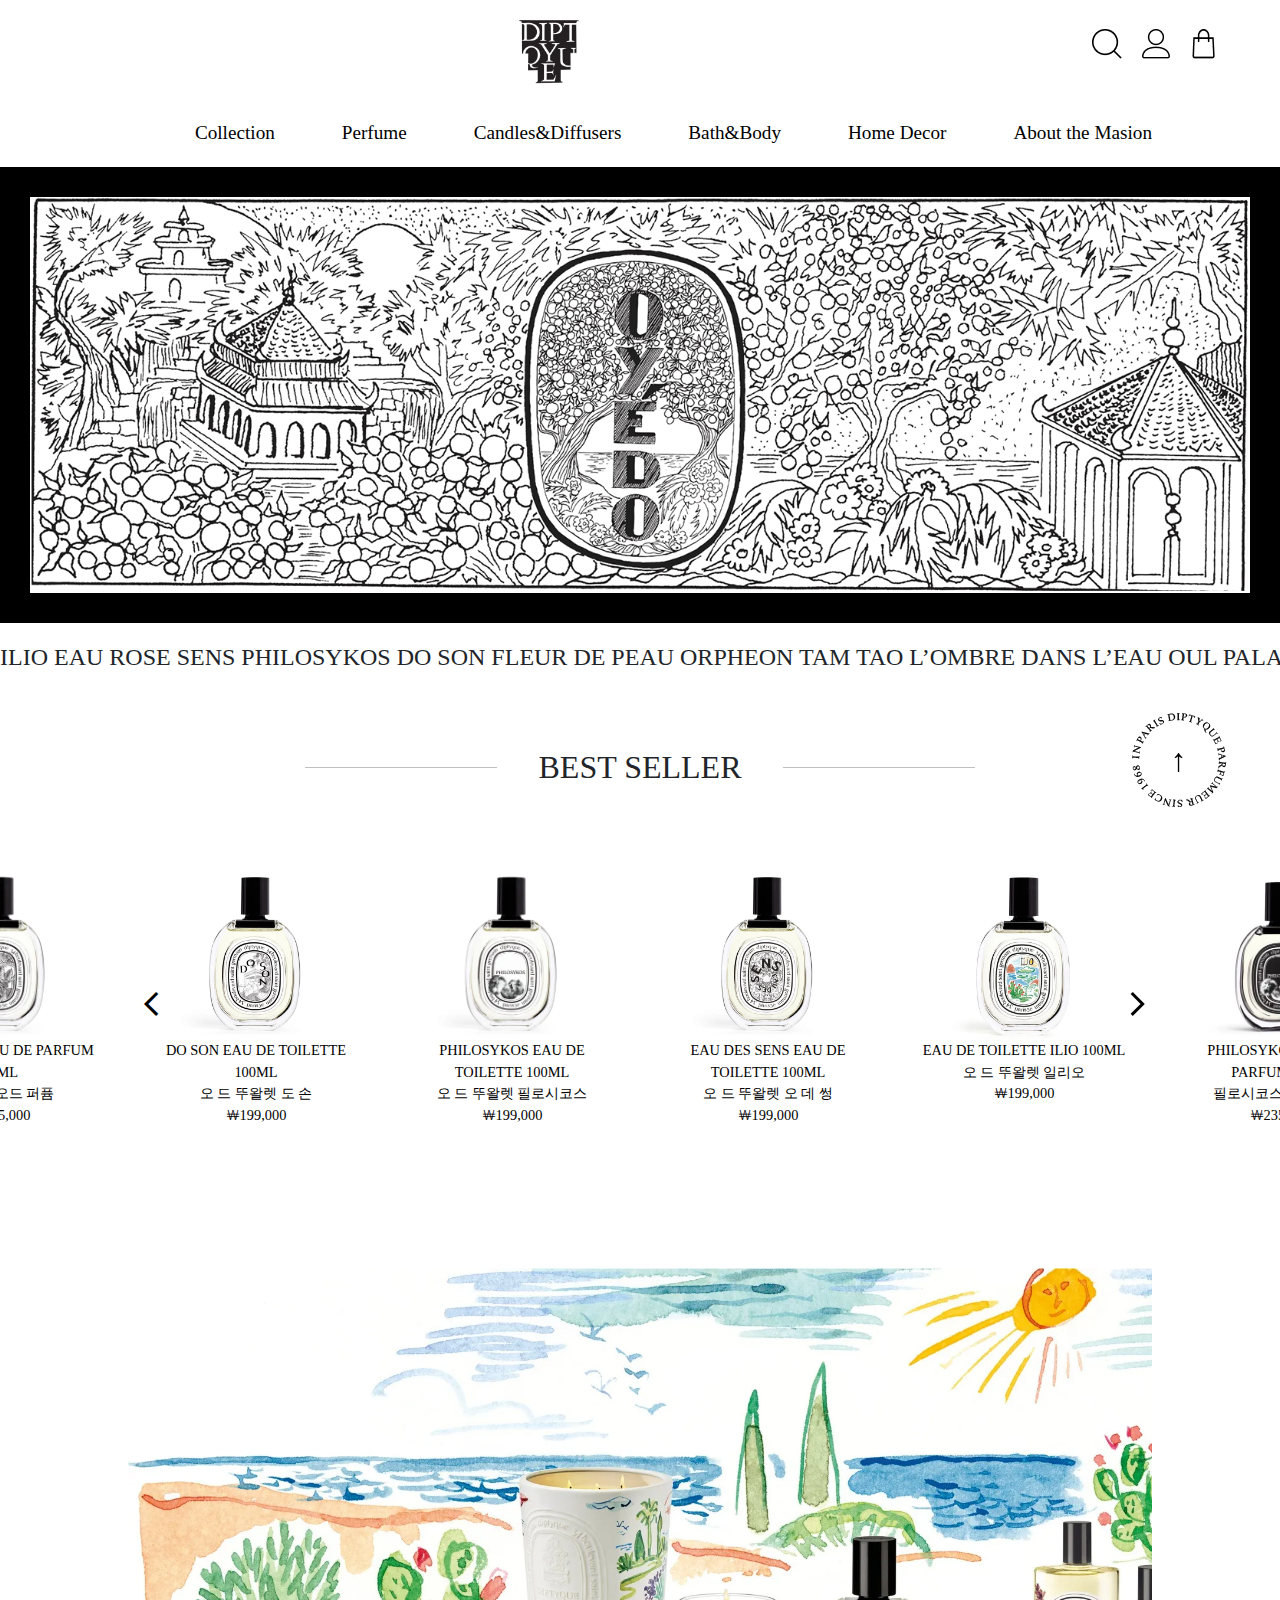
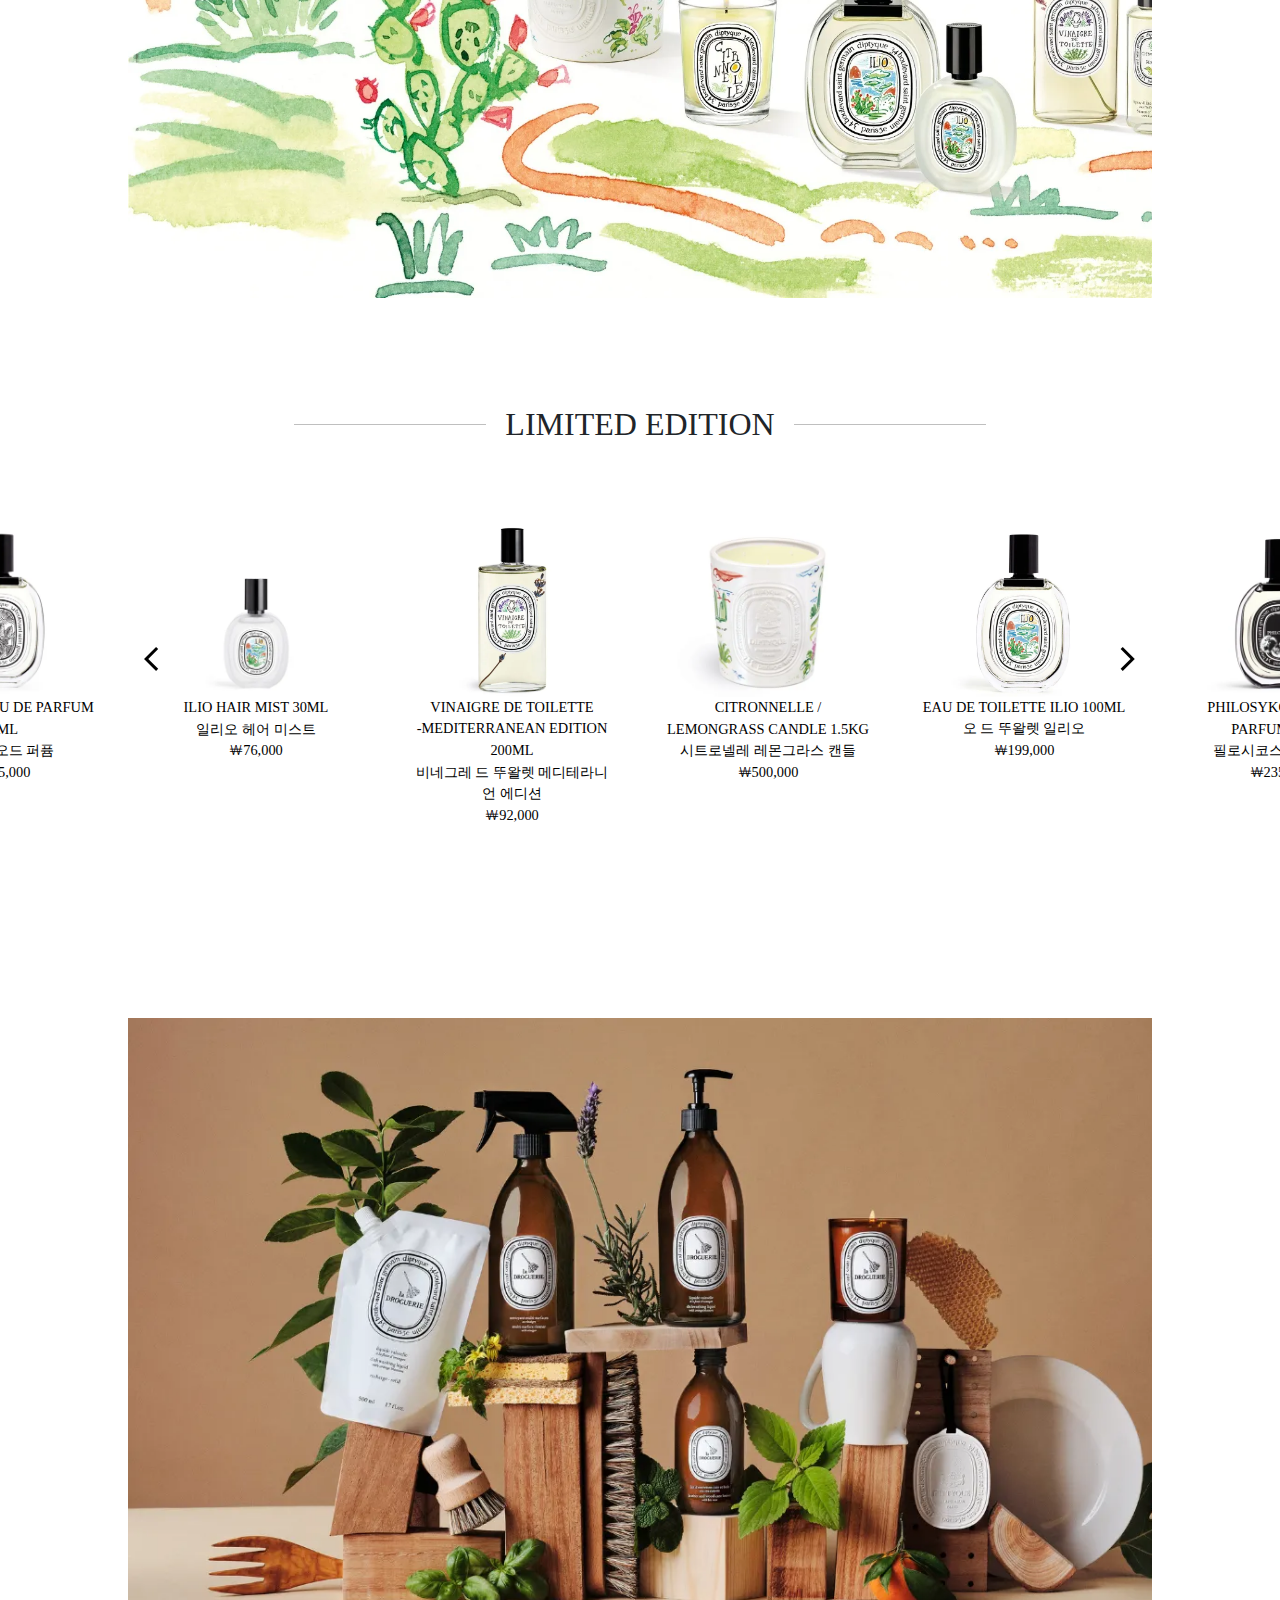
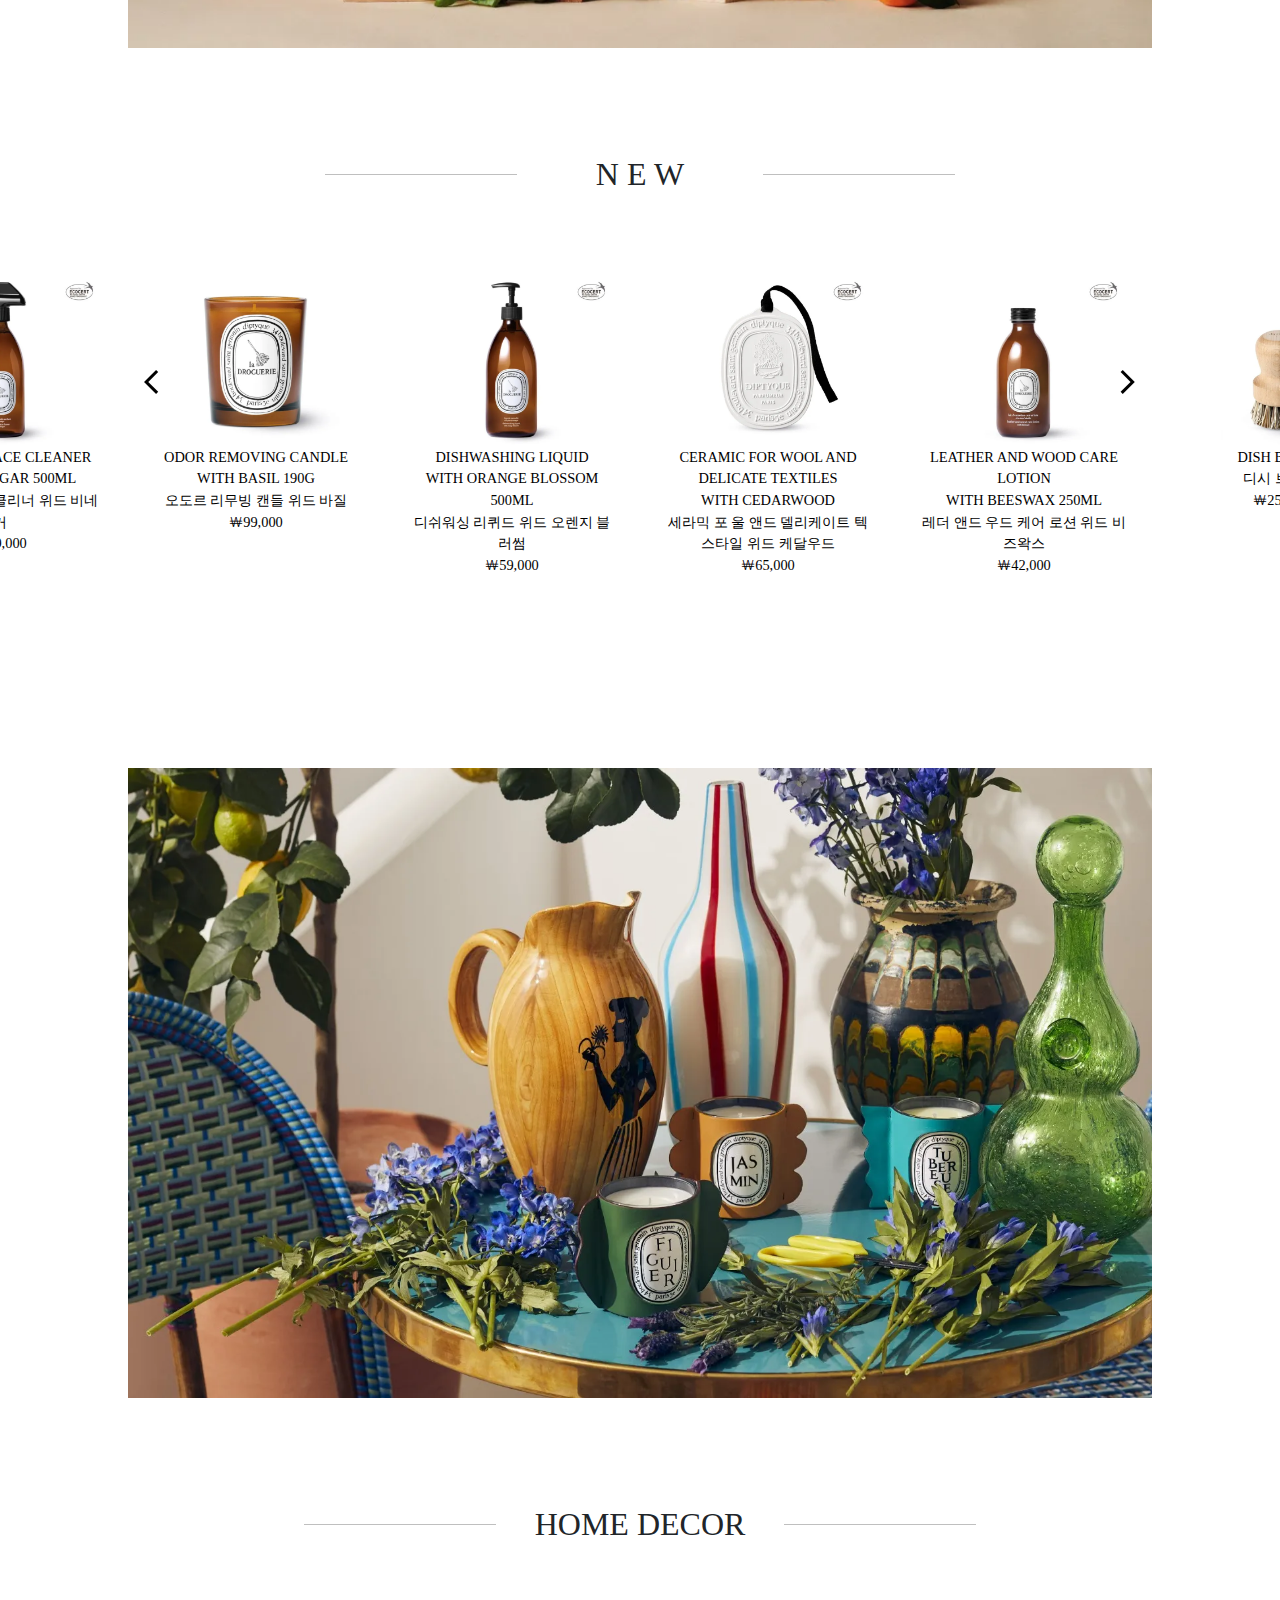
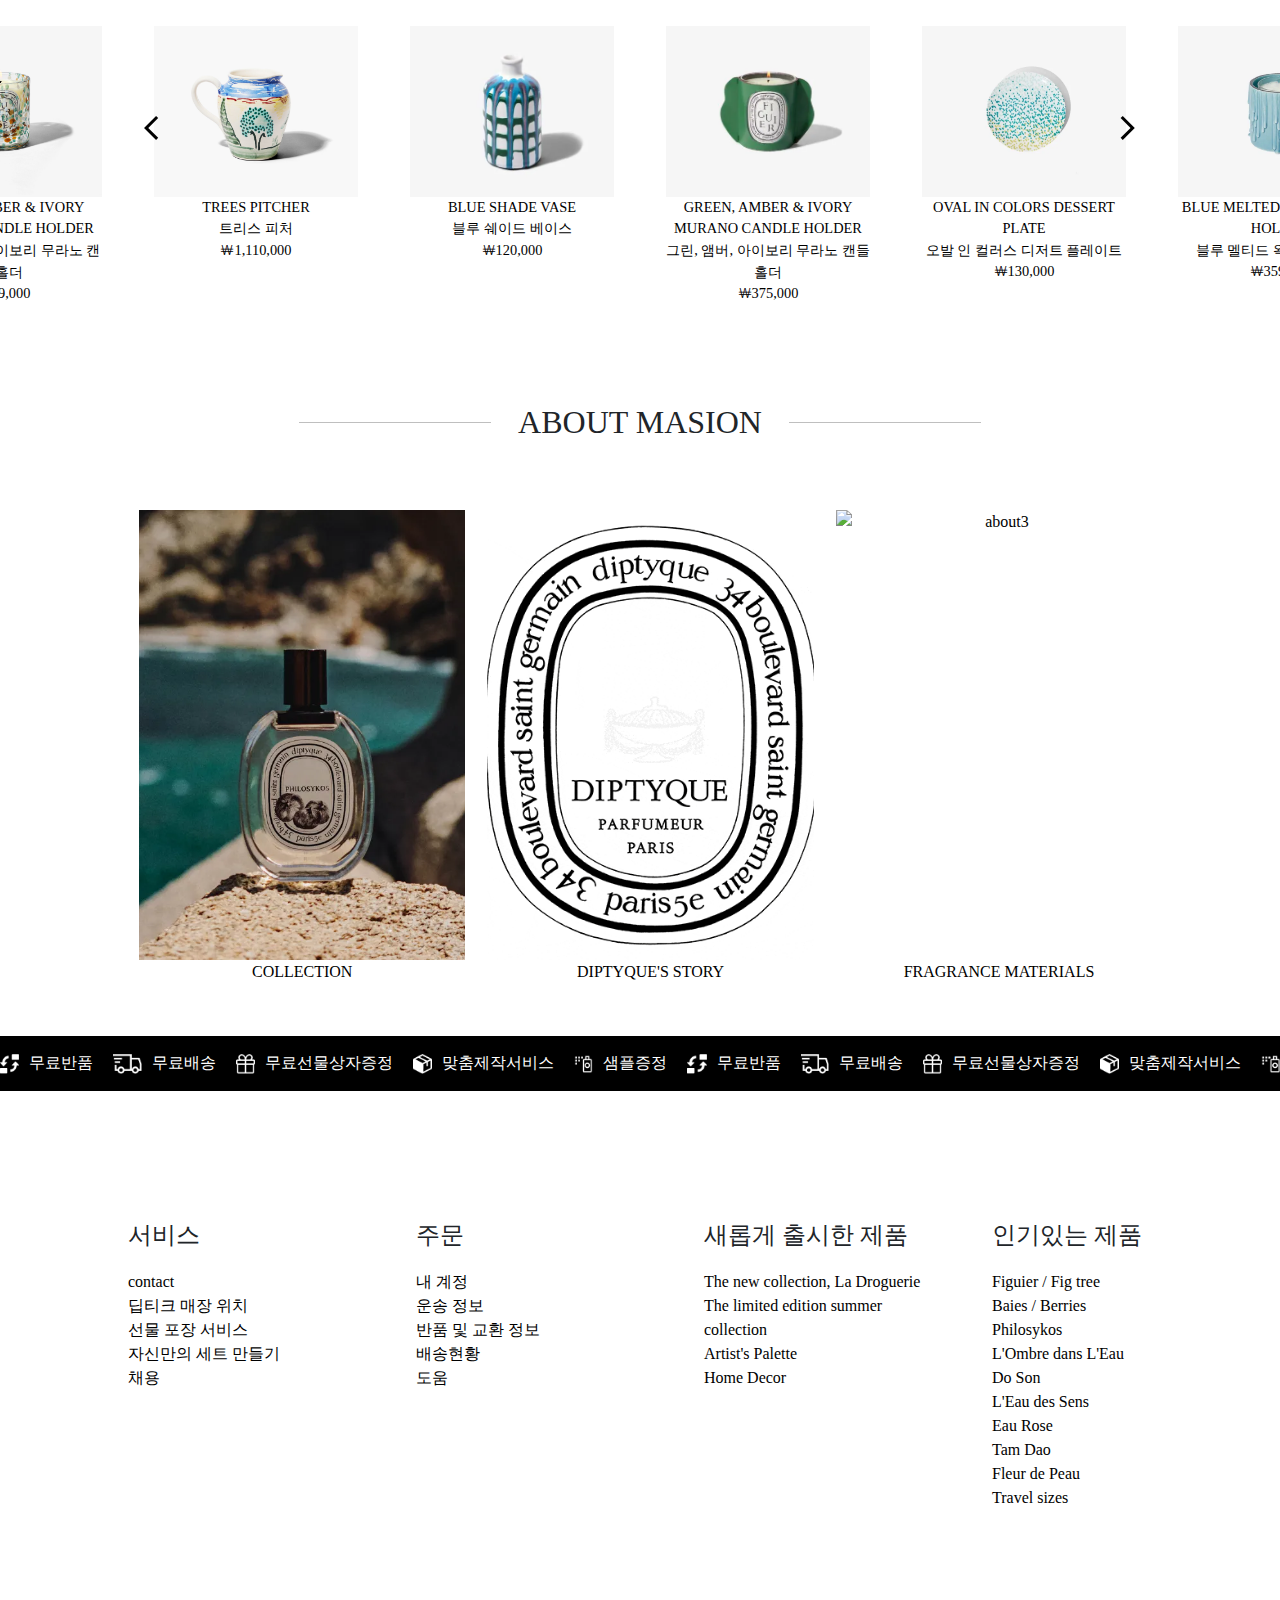
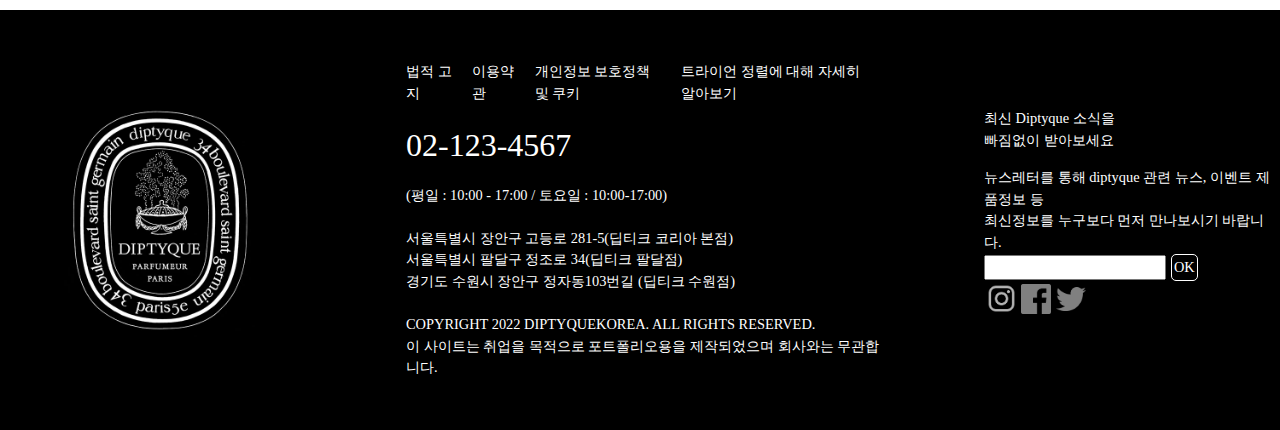
==== index.html @ 3d257e4d "Add files via upload" ====
<!DOCTYPE html>
<html lang="ko">
	<head>
		<meta charset="utf-8">
		<meta name="viewport" content="width=device-width, initial-scale=1">
	<title>diptyque</title>	
	<script src="https://code.jquery.com/jquery-3.6.0.min.js"></script>
	<link href="https://fonts.googleapis.com/css2?family=Material+Symbols+Outlined" rel="stylesheet" />
	<link rel="stylesheet" href="https://fonts.googleapis.com/css2?family=Material+Symbols+Sharp:opsz,wght,FILL,GRAD@48,400,0,0" />
	<link href="https://cdn.jsdelivr.net/npm/bootstrap@5.1.3/dist/css/bootstrap.min.css" rel="stylesheet">
	<link href="http://db.onlinewebfonts.com/c/d6f7b417e8c5a8b724893d00232cf6bf?family=Haarlemmer" rel="stylesheet" type="text/css"/>
	<link rel="stylesheet" href="css/diptyque.css">
	<script src="js/diptyque.js"></script>
</head>
<body>
	<div id="layout">
	<header>
		<div id="mobile_menu">
			<a href="#"><span class="material-symbols-sharp">
			menu
			</span></a>
			<img src="images/diptyque_logo.png" alt="diptyque_logo">
			<nav>
				<ul>
					<li><a href="#"><img src="images/icon_search.png" alt="search"></a></li>
					<li><a href="#"><img src="images/icon_user.png" alt="user"></a></li>
					<li><a href="#"><img src="images/icon_bag.png" alt="bag"></a></li>
				</ul>
			</nav>
		</div>
		<nav id="menu">
			<a href="#"><span class="material-symbols-sharp">
				close
				</span></a>
			<div >				
				<a href="#" class="menuA">Collection</a>
					<nav class="menuNav">
						<a href="#">플레르 드 뽀</a>
						<a href="#">오 데 썽</a>
						<a href="#">도 손</a>
						<a href="#">오 로즈</a>
						<a href="#">탐 다오</a>
						<a href="#">필로시코스</a>
						<a href="#">롬브르 단 로</a>
					</nav>
			</div>
			<div >
				<a href="#" class="menuA">Perfume</a>
				<nav class="menuNav">
					<a href="#">베스트 셀러</a>
					<a href="#">오드뚜왈렛</a>
					<a href="#">오드퍼퓸</a>
					<a href="#">완벽한향수</a>
					<a href="#">헤어미스트</a>
					<a href="#">고체향수</a>
					<a href="#">여행용스프레이</a>
				</nav>
			</div>
			<div >
				<a href="#" class="menuA">Candles&#38;Diffusers</a>
				<nav class="menuNav">
					<a href="#">클래식향초</a>
					<a href="#">사이즈별향초</a>
					<a href="#">세컨드라이프액세서리</a>
					<a href="#">자동차디퓨저</a>
					<a href="#">가정용디퓨저</a>
					<a href="#">룸스프레이</a>
					<a href="#">베스트셀러</a>
					<a href="#">선물아이디어</a>
				</nav>
			</div >
			<div >
				<a href="#" class="menuA">Bath&#38;Body</a>
				<nav class="menuNav">
					<a href="#">베스트 셀러</a>
					<a href="#">바디케어</a>
					<a href="#">핸드케어</a>
					<a href="#">선물아이디어</a>					
				</nav>
			</div>
			<div >
				<a href="#" class="menuA">Home Decor</a>
				<nav class="menuNav">
					<a href="#">장인의 걸작</a>
					<a href="#">벽장식</a>
					<a href="#">향초용 액세서리</a>
					<a href="#">캔들홀더</a>
					<a href="#">장식품</a>
					<a href="#">식기류</a>
					<a href="#">섬유</a>
					<a href="#">문구류/장난감</a>
				</nav>
			</div>
			<div >
				<a href="#" class="menuA">About the Masion</a>
				<nav class="menuNav">
					<a href="#">딥티크이야기</a>
					<a href="#">향수 원료 소개</a>
					<a href="#">서비스</a>
				</nav>
				
			</div>
			
			<nav id="mobile_3icons">
				<ul>
					<li><a href="#"><img src="images/search.png" alt="search"></a></li>
					<li><a href="#"><img src="images/user.png" alt="user"></a></li>
					<li><a href="#"><img src="images/shoppingbag.png" alt="bag"></a></li>
				</ul>
			</nav>		
		</nav>		
		
		
		
		<div class="blackbg"><img src="images/mainvisual.gif" alt="mainvisual"></div>
		<div class="flow-container">
			<div class="flow-text">
				<p id="flowText">ILIO     EAU ROSE     SENS     PHILOSYKOS     DO SON     FLEUR DE PEAU     ORPHEON     TAM TAO     L’OMBRE DANS L’EAU     OUL PALAO    EAU MOHELI  ILIO     EAU ROSE     SENS     PHILOSYKOS     DO SON     FLEUR DE PEAU     ORPHEON     TAM TAO     L’OMBRE DANS L’EAU     OUL PALAO    EAU MOHELI </p>
				<p id="flowText">ILIO     EAU ROSE     SENS     PHILOSYKOS     DO SON     FLEUR DE PEAU     ORPHEON     TAM TAO     L’OMBRE DANS L’EAU     OUL PALAO    EAU MOHELI  ILIO     EAU ROSE     SENS     PHILOSYKOS     DO SON     FLEUR DE PEAU     ORPHEON     TAM TAO     L’OMBRE DANS L’EAU     OUL PALAO    EAU MOHELI </p>
			</div>
		</div>
	</header>

	<main>
		<section id="bestseller" style="width:80vw; margin:auto">
			<div class="subtitle">
			<hr><h2>BEST SELLER</h2><hr>
			</div>
			<div id="best_btn">
				<button type="button" class="leftBtn"><span class="material-symbols-outlined">chevron_left</span></button>
				<button type="button" class="rightBtn"><span class="material-symbols-outlined">chevron_right</span></button>
			</div >
			<div class="Product" id="best_pro">
				<figure><a href="#"><img src="images/로즈.png"alt="perfume0"><figcaption>EAU ROSE EAU DE PARFUM 75ML<br>오 로즈 오드 퍼퓸<br>￦235,000</figcaption></a></figure>
				<figure><a href="#"><img src="images/도손.png"alt="perfume1"><figcaption>DO SON EAU DE TOILETTE 100ML<br>오 드 뚜왈렛 도 손<br>￦199,000</figcaption></a></figure>
				<figure><a href="#"><img src="images/무화과.png"alt="perfume2"><figcaption>PHILOSYKOS EAU DE TOILETTE 100ML<br>오 드 뚜왈렛 필로시코스<br>￦199,000</figcaption></a></figure>
				<figure><a href="#"><img src="images/오데썽.png"alt="perfume3"><figcaption>EAU DES SENS EAU DE TOILETTE 100ML<br>오 드 뚜왈렛 오 데 썽<br>￦199,000</figcaption></a></figure>
				<figure><a href="#"><img src="images/일리오.jpg"alt="perfume4"><figcaption>EAU DE TOILETTE ILIO 100ML<br>오 드 뚜왈렛 일리오<br>￦199,000</figcaption></a></figure>
				<figure><a href="#"><img src="images/필로시코스.png"alt="perfume5"><figcaption>PHILOSYKOS EAU DE PARFUM 75ML<br>필로시코스 오드 퍼퓸<br>￦235,000</figcaption></a></figure>
			</div>
		</section>
		
		<section id="limitedEdition">
		 <div class="backgroundImage">			 
				 <div class="innerText">
					<!--<img src="images/limited.jpg" alt="limitedEdition">-->
					<div class="sideSlide1">
					 <h3>SUMMER in a bottle</h3>
					 <p>햇살이 가득한 곳에서 영감을 받은 향수입니다. 오드 뚜왈렛 혹은 헤어 미스트로 나온 ILIO는 지중해를 오마주 했습니다. 이 향의 중심에는 놀랍고 신선하고 즙으로 가득찬 바바리 무화과가 있습니다. 그 이후에는 베르가못, 자스민, 아이리스가 감싸줍니다. 예술가 마티유 코세는 이 영감을 받은 한정판을 그림으로 그렸습니다.</p>
					</div>
			 </div>
		 </div>
		 <div class="subtitle"><hr><h2>LIMITED EDITION</h2><hr></div>
		 <div class="Btn" id="limitedBtn">
				<button type="button" class="leftBtn"><span class="material-symbols-outlined">chevron_left</span></button>
				<button type="button" class="rightBtn"><span class="material-symbols-outlined">chevron_right</span></button>
			</div > 
			<div class="Product" id="limited_pro">
				<figure><a href="#"><img src="images/로즈.png"alt="perfume0"><figcaption>EAU ROSE EAU DE PARFUM 75ML<br>오 로즈 오드 퍼퓸<br>￦235,000</figcaption></a></figure>
				<figure><a href="#"><img src="images/일리오헤어미스트.jpg"alt="limited1"><figcaption>ILIO HAIR MIST 30ML<br>일리오 헤어 미스트<br>￦76,000</figcaption></a></figure>
				<figure><a href="#"><img src="images/vinaigre.png"alt="limited2"><figcaption>VINAIGRE DE TOILETTE<br>-MEDITERRANEAN EDITION 200ML<br>비네그레 드 뚜왈렛 메디테라니언 에디션<br>￦92,000</figcaption></a></figure>
				<figure><a href="#"><img src="images/캔들.jpg"alt="limited3"><figcaption>CITRONNELLE / LEMONGRASS CANDLE 1.5KG<br>시트로넬레 레몬그라스 캔들<br>￦500,000</figcaption></a></figure>
				<figure><a href="#"><img src="images/일리오.jpg"alt="limited4"><figcaption>EAU DE TOILETTE ILIO 100ML<br>오 드 뚜왈렛 일리오<br>￦199,000</figcaption></a></figure>
				<figure><a href="#"><img src="images/필로시코스.png"alt="perfume5"><figcaption>PHILOSYKOS EAU DE PARFUM 75ML<br>필로시코스 오드 퍼퓸<br>￦235,000</figcaption></a></figure>
			</div>
		</section>
		
		<section id="new">
		 <div class="backgroundImage">
			 
				 <div class="innerText">
					<!--<img src="images/세제큰사진.png" alt="new">-->
					<div class="sideSlide2">
					 <h3>day to day DIPTYQUE</h3>
					 <p>매일, 딥티크는 일상 생활에 가치, 색깔, 향기를 가져다 줍니다. 오늘, 라 드로게리는 메종의 다른 작품들과 함께하게 됩니다. 좋은 것, 아름다운 것, 유용한 것을 결합한 친환경 생활용품의 새로운 컬렉션입니다. 그리고 기쁨은 매일 새로워집니다.</p>
					 </div>
			 </div>
		 </div>
		 <div class="subtitle"><hr><h2>N E W</h2><hr></div>
		 <div class="Btn" id="newBtn" >
				<button type="button" class="leftBtn"><span class="material-symbols-outlined">chevron_left</span></button>
				<button type="button" class="rightBtn"><span class="material-symbols-outlined">chevron_right</span></button>
			</div > 
			<div class="Product" id="new_pro">
				<figure><a href="#"><img src="images/multi_cleaner.jpg"alt="new0"><figcaption>MULTI-SURFACE CLEANER WITH VINEGAR 500ML<br>멀티 서페이스 클리너 위드 비네거<br>￦59,000</figcaption></a></figure>
				<figure><a href="#"><img src="images/바질캔들.png"alt="new1"><figcaption>ODOR REMOVING CANDLE WITH BASIL 190G<br>오도르 리무빙 캔들 위드 바질<br>￦99,000</figcaption></a></figure>
				<figure><a href="#"><img src="images/세제.png"alt="new2"><figcaption>DISHWASHING LIQUID <br>WITH ORANGE BLOSSOM 500ML<br>디쉬워싱 리퀴드 위드 오렌지 블러썸<br>￦59,000</figcaption></a></figure>
				<figure><a href="#"><img src="images/세라믹울.jpg"alt="new3"><figcaption>CERAMIC FOR WOOL AND DELICATE TEXTILES<br>WITH CEDARWOOD<br>
				세라믹 포 울 앤드 델리케이트 텍스타일 위드 케달우드<br>￦65,000</figcaption></a></figure>
				<figure><a href="#"><img src="images/가죽나무케어.png"alt="new4"><figcaption>LEATHER AND WOOD CARE LOTION<br>WITH BEESWAX 250ML<br>레더 앤드 우드 케어 로션 위드 비즈왁스<br>￦42,000</figcaption></a></figure>
				<figure><a href="#"><img src="images/브러시.jpg"alt="new5"><figcaption>DISH BRUSH<br>디시 브러쉬<br>￦25,000</figcaption></a></figure>
			</div>
		</section>
		
		<section id="homedecor">
		 <div class="backgroundImage">
			 
				 <div class="innerText">
					<!--<img src="images/홈데코.jpg" alt="homedecor">-->
					<div class="sideSlide3">
						<h3>MEDITERRANEAN<br>inspiration</h3>
						<p>딥티크는 재능 있는 장인들을 만나기 위해 이탈리아의 뒷길을 따라 지중해의 Savoir-Faire를 탐험했습니다. Grottaglie시에서는 손으로 직접 그린 여름을 느낄 수 있는 색깔들이 화병을 만났고, 베니스에서는 macchia su macchia라고 알려진 조상 기술을 사용하여 만든 무라노 유리로 만든 화병을 만났습니다.</p>
					</div>
			 </div>
		 </div>
		 <div class="subtitle"><hr><h2>HOME DECOR</h2><hr></div>
		 <div class="Btn" id="homedecorBtn">
				<button type="button" class="leftBtn"><span class="material-symbols-outlined">chevron_left</span></button>
				<button type="button" class="rightBtn"><span class="material-symbols-outlined">chevron_right</span></button>
			</div > 
			<div class="Product" id="homedecor_pro">
				<figure><a href="#"><img src="images/캔들컵.png" alt="home0"><figcaption>GREEN, AMBER &#38; IVORY MURANO CANDLE HOLDER<br>그린, 앰버 &#38; 아이보리 무라노 캔들 홀더<br>￦299,000</figcaption></a></figure>
				<figure><a href="#"><img src="images/트리피처.png" alt="home0"><figcaption>TREES PITCHER<br>트리스 피처<br>￦1,110,000</figcaption></a></figure>
				<figure><a href="#"><img src="images/블루쉐이드베이스.png"alt="home2"><figcaption>BLUE SHADE VASE<br>블루 쉐이드 베이스<br>￦120,000</figcaption></a></figure>
				<figure><a href="#"><img src="images/그린쉐이드레더.png"alt="home3"><figcaption>GREEN, AMBER & IVORY MURANO CANDLE HOLDER<br>그린, 앰버, 아이보리 무라노 캔들 홀더<br>￦375,000</figcaption></a></figure>
				<figure><a href="#"><img src="images/디저트플레이트.png"alt="home4"><figcaption>OVAL IN COLORS DESSERT PLATE<br>오발 인 컬러스 디저트 플레이트<br>￦130,000</figcaption></a></figure>
				<figure><a href="#"><img src="images/블루멜티드.png"alt="home5"><figcaption>BLUE MELTED WAX CANDLE HOLDER<br>블루 멜티드 왁스 캔들 홀더<br>￦359,000</figcaption></a></figure>
			</div>
		</section>
		
		<section id="aboutmasion">
		 	<div class="subtitle"><hr><h2>ABOUT MASION</h2><hr></div>
			<div class="amfigure">
					<div class="amd1">
						<a href="#"><img src="images/딥티크.png" alt="about1"><p>COLLECTION</p></a>
					</div>
					<div class="amd2-1">
						<a href="#"><p>DIPTYQUE'S STORY</p><img src="images/diptyquestory.gif" alt="about2"></a>
					</div>
					<div class="amd2-2">
						<a href="#"><img src="images/diptyquestory.gif" alt="about2"><p>DIPTYQUE'S STORY</p></a>
					</div>
					<div class="amd3">
						<a href="#"><img src="images/fragrance.gif"alt="about3"><p>FRAGRANCE MATERIALS</p></a>
					</div>	
			</div>
		</section>
	</main>
	
	
	<aside>
		<div class="textLine">
			<div class="flow_line">
					<img src="images/icon_change.png" alt="icon1"><p>무료반품</p>
					<img src="images/icon_deliver.png" alt="icon2"><p>무료배송</p>
					<img src="images/icon_gift.png" alt="icon3"><p>무료선물상자증정</p>
					<img src="images/icon_pack.png" alt="icon4"><p>맞춤제작서비스</p>
					<img src="images/icon_test.png" alt="icon5"><p>샘플증정</p>
					<img src="images/icon_change.png" alt="icon1"><p>무료반품</p>
					<img src="images/icon_deliver.png" alt="icon2"><p>무료배송</p>
					<img src="images/icon_gift.png" alt="icon3"><p>무료선물상자증정</p>
					<img src="images/icon_pack.png" alt="icon4"><p>맞춤제작서비스</p>
					<img src="images/icon_test.png" alt="icon5"><p>샘플증정</p>
					<img src="images/icon_change.png" alt="icon1"><p>무료반품</p>
					<img src="images/icon_deliver.png" alt="icon2"><p>무료배송</p>
					<img src="images/icon_gift.png" alt="icon3"><p>무료선물상자증정</p>
					<img src="images/icon_pack.png" alt="icon4"><p>맞춤제작서비스</p>
					<img src="images/icon_test.png" alt="icon5"><p>샘플증정</p>
				</div>
		</div>

		<div class="add">
			<div class="addcontent">
				<h4>서비스</h4>
				<a href="#">contact</a>
				<a href="#">딥티크 매장 위치</a>
				<a href="#">선물 포장 서비스</a>
				<a href="#">자신만의 세트 만들기</a>
				<a href="#">채용</a>
			</div>
			<div class="addcontent">
				<h4>주문</h4>
				<a href="#">내 계정</a>
				<a href="#">운송 정보</a>
				<a href="#">반품 및 교환 정보</a>
				<a href="#">배송현황</a>
				<a href="#">도움</a>
			</div>
			<div class="addcontent">
				<h4>새롭게 출시한 제품</h4>
				<a href="#">The new collection, La Droguerie</a>
				<a href="#">The limited edition summer collection</a>
				<a href="#">Artist's Palette</a>
				<a href="#">Home Decor</a>				
			</div>
			<div class="addcontent">
				<h4>인기있는 제품</h4>
				<a href="#">Figuier / Fig tree</a>
				<a href="#">Baies / Berries</a>
				<a href="#">Philosykos</a>
				<a href="#">L'Ombre dans L'Eau</a>
				<a href="#">Do Son</a>
				<a href="#">L'Eau des Sens</a>
				<a href="#">Eau Rose</a>
				<a href="#">Tam Dao</a>
				<a href="#">Fleur de Peau</a>
				<a href="#">Travel sizes</a>
			</div>
		</div>
	</aside>
	
	
	<footer>
		<div id="footerlayout">
			<img src="images/diptyque_black.jpg" alt="diptyque_black">
			<div class="information">
				<div class="information1">
					
					<ul>
						<li>법적 고지</li>
						<li>이용약관</li>
						<li>개인정보 보호정책 및 쿠키</li>
						<li>트라이언 정렬에 대해 자세히 알아보기</li>
					</ul>
					<p>02-123-4567</p>
					(평일 :  10:00 - 17:00 / 토요일 : 10:00-17:00)<br><br>
					
					
					서울특별시 장안구 고등로 281-5(딥티크 코리아 본점)<br>
					서울특별시 팔달구 정조로 34(딥티크 팔달점)<br>
					경기도 수원시 장안구 정자동103번길 (딥티크 수원점)<br><br>
					
					COPYRIGHT 2022 DIPTYQUEKOREA. ALL RIGHTS RESERVED.<br>
					<span>이 사이트는 취업을 목적으로 포트폴리오용을 제작되었으며 회사와는 무관합니다.</span>
					
				</div>
			</div>
			<div id="newsletter">
					<p>최신 Diptyque 소식을<br>빠짐없이 받아보세요</p>
					뉴스레터를 통해 diptyque 관련 뉴스, 이벤트 제품정보 등 <br>
					최신정보를 누구보다 먼저 만나보시기 바랍니다.
					<div><input type="text"><button type="button">OK</button></div>
					<ol>
						<li><a href="#"><img src="images/insta.png" alt="insta"></a></li>
						<li><a href="#"><img src="images/페이스북.png" alt="facebook"></a></li>
						<li><a href="#"><img src="images/트위터1.png" alt="twitter"></a></li>						
					</ol>
				</div>
			
		</div>		
	</footer>
	<div id="topIcon">
		<a href="#layout">
		<img src="images/topicon.png">
		<span>&#8593;</span></a>
	</div>
	
	


</div>	
</body>
</html>
---- css/diptyque.css ----
@charset "utf-8"

@import url("http://db.onlinewebfonts.com/c/d6f7b417e8c5a8b724893d00232cf6bf?family=Haarlemmer");

@font-face {font-family: "Haarlemmer"; 
src: url("http://db.onlinewebfonts.com/t/d6f7b417e8c5a8b724893d00232cf6bf.eot"); 
src: url("http://db.onlinewebfonts.com/t/d6f7b417e8c5a8b724893d00232cf6bf.eot?#iefix") format("embedded-opentype"), 
			url("http://db.onlinewebfonts.com/t/d6f7b417e8c5a8b724893d00232cf6bf.woff2") format("woff2"), 
			url("http://db.onlinewebfonts.com/t/d6f7b417e8c5a8b724893d00232cf6bf.woff") format("woff"), 
			url("http://db.onlinewebfonts.com/t/d6f7b417e8c5a8b724893d00232cf6bf.ttf") format("truetype"), 
			url("http://db.onlinewebfonts.com/t/d6f7b417e8c5a8b724893d00232cf6bf.svg#Haarlemmer") format("svg"); }
			

*{
	margin:0;
	padding:0;
	box-sizing:border-box;
}
html, body{
	scroll-behavior:smooth;	
	font:10pt/180%;
	font-family:"Haarlemmer";
	overflow-x:hidden;
}
img{
	display:block;
}
a{
	display:block;
	text-decoration:none;
	color:black;
}

#layout{
	margin:auto;
	max-width:100vw;
	position:relative;
	width:100vw;
}

/*mobile first*/
/*상단*/
header{	
	position:relative;
	margin-bottom:50px;
}
header #mobile_menu{	
	display:flex;
	align-items:center;
	padding:20px 3%;
}
header #mobile_menu a span{
	font-size:5vw;		
	z-index:2;
	transition: all 0.3s ease-in-out;
}
header #mobile_menu a:hover{
	color:black;
}
header #mobile_menu>img{
	width:10vw;
	margin:auto;
}

header #mobile_menu ul{
	display:none;
}

#menu{
	background:black;	
	width:60vw;
	height:100vh;
	position:fixed;
	z-index:1;
	top:0;
	padding-top:25vw;
	left:-60vw;
	/*display: none;*/
	overflow:auto;
	/*transition: all ease 2s 0s; */
}

#menu.on{
	left:0;
}

#menu>a span{
	position:absolute;
	top:0;
	left:0;
	padding: 40px 30px;
	font-size:5vw;		
	z-index:2;
	color:white;
}

#menu>div>a{
	color:white;
	font-size:1.5rem;
	padding:15px 5%;
	text-transform:uppercase;
}
#mobile_3icons ul{
	display:flex;
	z-index:1;
	position:absolute;
	list-style:none;
	bottom:10vh;	
}
#mobile_3icons ul li{
	color:white;
	margin:25px;
}
/***서브메뉴 나중에...***/
#menu>div>nav{
	display:none;
}
.blackbg img{
	border:30px solid black;
	width:100vw;
	margin-bottom:10px;
}
header>span{
	white-space: nowrap;	
	font-size:1.1rem;
}
figcaption{
	text-align:center;
	font-size:0.9rem;
	color:black;
}
figcaption:hover{
	text-decoration: underline;
}

.flow-text{
	white-space:nowrap;
	display:flex;
	flex:0 0 auto;
	transition:0.3s;
}
#flowText{
	animation:textLoop 30s linear infinite;
}
@keyframes textLoop{
	0%{
      -webkit-transform: translate3d(0, 0, 0);
      transform: translate3d(0, 0, 0);
    }
    100% {
      -webkit-transform: translate3d(-100%, 0, 0);
      transform: translate3d(-100%, 0, 0);
    }
  }



/*베스트셀러*/
#bestseller{	
	margin-top:100px;
	width:80vw;
	margin:auto;
	position:relative;
}

.subtitle{		
	display:flex;		
	align-items:center;
	width:68%;
	margin:auto;	
}
.subtitle hr{
	flex:1;
	max-width:15vw;
	height:1.3px;
	background:black;
	border:none;
	margin:auto;
}
.subtitle h2{
	padding:1% 2%;	
	margin:auto;
}


/*제품군(베스트)*/
#best_pro{	
	padding-top:50px;
	position:relative;
	width:100vw;
	display:flex;
	flex-wrap:wrap;	
	/*justify-content:center;*/
	
}
#best_pro figure{	
	display:block;
	width:39.9vw;
	padding:1%;
	position:relative;
}

#best_pro img{
	/*border:1px solid yellow;	
	width:15vw;*/
	width:100%;
	margin:auto;	
	
}
#best_pro figure figcaption{
	text-align:center;
	font-size:0.9rem;
	color:black;
}
#best_btn{
	display:none;
}

/***리미티드에디션***/
#limitedEdition{
	margin-top: 100px;		
	padding-bottom: 50px;
	padding-top:100px;
	width:80vw;
	margin:auto;
	position:relative;
	}

.innerText{
	margin-top: 100px;
	width:100vw;
	height:50vh;
	transform: translateX(-10vw);
	margin-bottom: 100px;
}
.sideSlide1{
	opacity:0;
}
#limitedEdition .innerText{
	background-image: url("../images/limited.jpg");
	background-size: cover;
}

/*리미티드제품군*/
#limited_pro{	
	padding-top:50px;
	position:relative;
	width:100vw;
	display:flex;
	flex-wrap:wrap;
}
#limited_pro figure{	
	display:block;
	width:39.9vw;
	padding:1%;
	position:relative;	
}

#limited_pro img{
	width:100%;
	margin:auto;	
}



/***뉴new***/
#new{
	margin-top: 100px;		
	padding-top:100px;
	padding-bottom:50px;
	width:80vw;
	margin:auto;
	position:relative;
}
#new .innerText{
	background-image: url("../images/세제큰사진.png");
	background-size: cover;
}
.sideSlide2{
	opacity:0;
}
#new_pro{	
	padding-top:50px;
	position:relative;
	width:100vw;
	display:flex;
	flex-wrap:wrap;
}
#new_pro figure{	
	display:block;
	width:39.9vw;
	padding:1%;
	position:relative;	
}

#new_pro img{
	width:100%;
	margin:auto;		
}

/*****홈데코******/
#homedecor{
	margin-top: 100px;		
	padding-top:100px;
	padding-bottom:50px;
	width:80vw;
	margin:auto;
	position:relative;
}
#homedecor .innerText{
	background-image: url("../images/홈데코.jpg");
	background-size: cover;
}
.sideSlide3{
	opacity:0;
}
#homedecor_pro{	
	padding-top:50px;
	position:relative;
	width:100vw;
	display:flex;
	flex-wrap:wrap;
}
#homedecor_pro figure{	
	display:block;
	width:39.9vw;
	padding:1%;
	position:relative;	
}
#homedecor_pro img{
	width:100%;
	margin:auto;		
}

/****어바웃메종*****/
.amfigure a{
	color:white;
	display: flex;
	align-items: center;
}
.amfigure{
	margin-top:50px;
}
.amfigure div{
	background: black;
	border:1px solid white;
}
.amfigure div a img{
	width:30vw;
	height:35vh;
	object-fit: cover;
}
.amfigure div a p{
	font-size: 2rem;
	margin-left: auto;
	margin-right: auto;
}
.amd2-2{
	display:none;
}
/*어사이드 무료배송띠*/
.textLine{
	margin-top: 100px;
	width:100%;
	background: black;
	transition: 0.3s;
	
}
.flow_line{
	animation:blackLoop 30s linear infinite;
	display: flex;
	align-items: center;
	white-space: nowrap;
}
@keyframes blackLoop{
	0%{
		-webkit-transform: translate3d(0,0,0);
		transform:translate3d(0,0,0);
	}
	100%{
		-webkit-transform:translate3d(-100%,0,0);
		transform:translate3d(-100%,0,0);
	}
}
.textLine p{
	margin-left:10px;
	margin-right:20px;
	padding-top: 15px;
	color:white;
}
.textLine img{
	height:20px;
}

/***addcontent***/
.add{
	display: flex;
	justify-content: space-around;
	width:90vw;
	margin:auto;
	margin-top: 100px;
	flex-wrap:wrap;
	margin-bottom:100px;
}
.add div{
	padding-left:10vw;
	flex-basis: 50%;  
  flex-direction: column;
}
.add div h4{
	margin-top:30px;
}
.add h4{
	margin-bottom: 20px;
}
.add a{
	color:black;	
}
.add a:hover{
	text-decoration: underline;
}

/****하단(footer)****/
footer{
	display:none;
}

/***위로가는 버튼****/
#topIcon{
	right:4vw;
	bottom:10vh;
	position:fixed;
}
#topIcon a{
	display:flex;
	align-items:center;
	justify-content:center;
}
#topIcon a:hover{
	color:black;
}

#topIcon span{ 
	font-size:2rem;
	position:fixed;
/*	right:11vw;
	bottom:13vh;*/
}
#topIcon img{animation: rotate_image 6s linear infinite;transform-origin: 50% 50%;}

@keyframes rotate_image{
    100% {
        transform: rotate(360deg);
    }
}

.Btn{
	display:none;
}



/*desk top*/
@media all and (min-width:1023px){
	/*상단*/
	header #mobile_menu>img{
		width:5vw;
	}
	header #mobile_menu ul{
		display:block;
		display:flex;	
		list-style:none;
	}
	header #mobile_menu ul li{
		width:40px;
		margin-right:10px;
	}
	#mobile_3icons{
		display:none;
	}
	#flowText{
		font-size:1.5rem;
		padding-top:6px;
	}
	
	/*메뉴*/
	#menu{
		display:block;
		background:none;
		display:flex;
		position:static;		
		width:80vw;
		height:7vh;
		margin:auto;
		padding:0px;
		justify-content:space-between;
	}
	#menu>div>a{
		padding-left:0;
		color:black;
		white-space: nowrap;	
		font-size:1.2rem;
		text-transform:none;
		display:block;
	}
	
	.menuNav{
	position:absolute;
	z-index:2;
	line-height:30px;
	width:10vw;
	height:300px;
	background:white;
	padding-left:10px;
	/*display:none;*/
	/*transition:0.5s;*/
	}
	
	.menuNav a:hover{
	color:black;
	text-decoration:underline;
	}
	
	#mobile_menu>a{
		display:none;
	}
		/*버튼*/
	.Btn{
		display:block;
		z-index:1;
		position:absolute;
		width:100%;
	}
		
	.Btn>button{		
		background:transparent;
		border:none;	
		cursor:pointer;
		}
	.Btn>button>span{
			font-size:3rem;	
		}
	.rightBtn{
		float:right;
	}
	
		/*제품군(베스트)*/
	#bestseller{
		position:relative;
	}
	#best_pro{		
		padding-top:50px;
		position:relative;
		width:200vw;
		display:flex;
		flex-wrap:nowrap;
	}
	#best_pro figure{	
		border:0px solid green;
		display:block;
		width:20vw;
		padding:1%;
			
	}
	#best_pro img{	
		width:100%;
		margin:auto;		
	}
	#best_pro figure figcaption{
		text-align:center;
		font-size:0.9rem;
		color:black;
	}
	#best_btn{
		display:block;
		top:56%;
		position:absolute;
		z-index:1;
	}
	#best_btn button{
		border:none;
		background:transparent;
	}
	#best_btn button span{
		font-size:3rem;
	}
	#best_btn .rightBtn{
		position:absolute;
		z-index:1 !important;
		left:77vw;
	}

	/**리미티드에디션**/
	#limitedEdition{
		width:80vw;
	}
	.innerText{	
	position:relative;
	height:70vh;
	margin:auto;
	margin-bottom: 100px;
	width:80vw;
	transform: translateX(0);
	}	
	.sideSlide1{
		width:30vw;
		height:100%;
		background: rgba(255,255,255,0.7);
		padding-top:15%;
		padding-left:10px;
		padding-right:10px;
		position:absolute;
		opacity:1;
		left:-50vw;
	}	
	.sideSlide1keyframes {animation:sideSlide1 2s ease-out both;}
	
	@keyframes sideSlide1{
					from{
										left:-30vw;		
					}
					to{
										left:0;			
					}
	}
	
	.innerText>div>h3{		
		font-size: 2.2rem;
		margin-bottom: 30px;		
	}
	.innerText>div>p{
		font-size: 1.3rem;
		text-align: justify;
	}
	#limitedEdition .innerText>div>h3{
		color:#F49158;
	}
	
	
	
	/*리미티드버튼*/
	#limitedBtn{
		top:79%;
	}
	
	/*제품군(리미티드)*/
	#limited_pro{		
		width:200vw;
		flex-wrap:nowrap;
	}
	#limited_pro figure{	
		width:20vw;		
	}


	/**뉴new**/
	#new{
		width:80vw;
	}
	#new .innerText>div>h3{
		color:#40522C;
	}
	.sideSlide2{
		width:30vw;
		height:100%;
		background: rgba(255,255,255,0.7);
		padding-top:15%;
		padding-left:10px;
		padding-right:10px;
		position:absolute;
		right:0;
		opacity:1;
		right:-50vw;
	}	
	.sideSlide2keyframes {animation:sideSlide2 2s ease-out both;}
	
	@keyframes sideSlide2{
					from{
										right:-30vw;		
					}
					to{
										right:0;			
					}
	}
	/*뉴버튼*/
	#newBtn{
		top:77%;
	}
	
	/*제품군(뉴)*/
	#new_pro{		
		width:200vw;
		flex-wrap:nowrap;
	}
	#new_pro figure{	
		width:20vw;		
	}


	/**홈데코**/
	#homedecor{
		width:80vw;
	}
	#homedecor .innerText>div>h3{
		color:#1653A8;
	}
	.sideSlide3{
		width:30vw;
		height:100%;
		background: rgba(255,255,255,0.7);
		padding-top:15%;
		padding-left:10px;
		padding-right:10px;
		position:absolute;
		opacity:1;
		left:-50vw;
	}	
	.sideSlide3keyframes {animation:sideSlide3 2s ease-out both;}
	
	@keyframes sideSlide3{
					from{
										left:-30vw;		
					}
					to{
										left:0;			
					}
	}
	/*홈데코버튼*/
	#homedecorBtn{
		top:78%;
	}
	
	/*제품군(홈데코)*/
	#homedecor_pro{		
		width:200vw;
		flex-wrap:nowrap;
	}
	#homedecor_pro figure{	
		width:20vw;		
	}

	/*어바웃메종*/
	#aboutmasion{
		width:80vw;
		height:60vh;
		margin: auto;
	}
	.amfigure{
		display: flex;
	}
	.amfigure div{
		background:none;
		height:55vh;
		padding:10px;
	}
	.amfigure a{
			display:block;
			color:black;
			text-align:center;
		}
.amfigure div a p{
		font-size:1rem;
	}
.amfigure div a img{
		height:50vh;
		width:25.5vw;
	}
	.amd2-2{
	display:block;
	}
	.amd2-1{
		display:none;
	}
/***addcontent***/
	.add div{
		padding-left:5vw;
		flex-basis:25%;
		flex-direction: row;
	}
	/****하단****/
	footer{
		display:block;
		background:black;
		padding-top:30px;
		padding-bottom:30px;
		color:white;
		font-size:0.9rem;
	}
	#footerlayout{
		display:flex;
		height:40vh;
		align-items:center;
	}
	#footerlayout>img{
		width:15vw;
		margin-left:5vw;
	}
	.information1{
		padding-left:150px;
		padding-right:100px;
	}
	.information1 ul{
		list-style:none;
		display:flex;
		padding:0;
	}
	.information1 ul li {
		margin-right:20px;
	}
	.information1 p{
		font-size:2rem;
	}
	#newsletter>div{
		align-items:center;
	}
	#newsletter button{
		background:transparent;
		color:white;
		border:1px solid white;
		border-radius:5px;
		padding:2px;
		margin-left:5px;
	}
	footer ol{
		display:flex;
		list-style:none;
		padding:0;
		align-items:center;
	}
	footer ol li img{
		width:30px;
		margin-right:5px;
	}
		footer ol li:nth-child(1) img{
			width:35px;
			margin-right:2px;
		}
		/*위로가는 아이콘
		#topIcon span{ 
		position: fixed; 
		margin: 0 auto;
		right:5.8vw;
		bottom:13vh;*/
	}
}
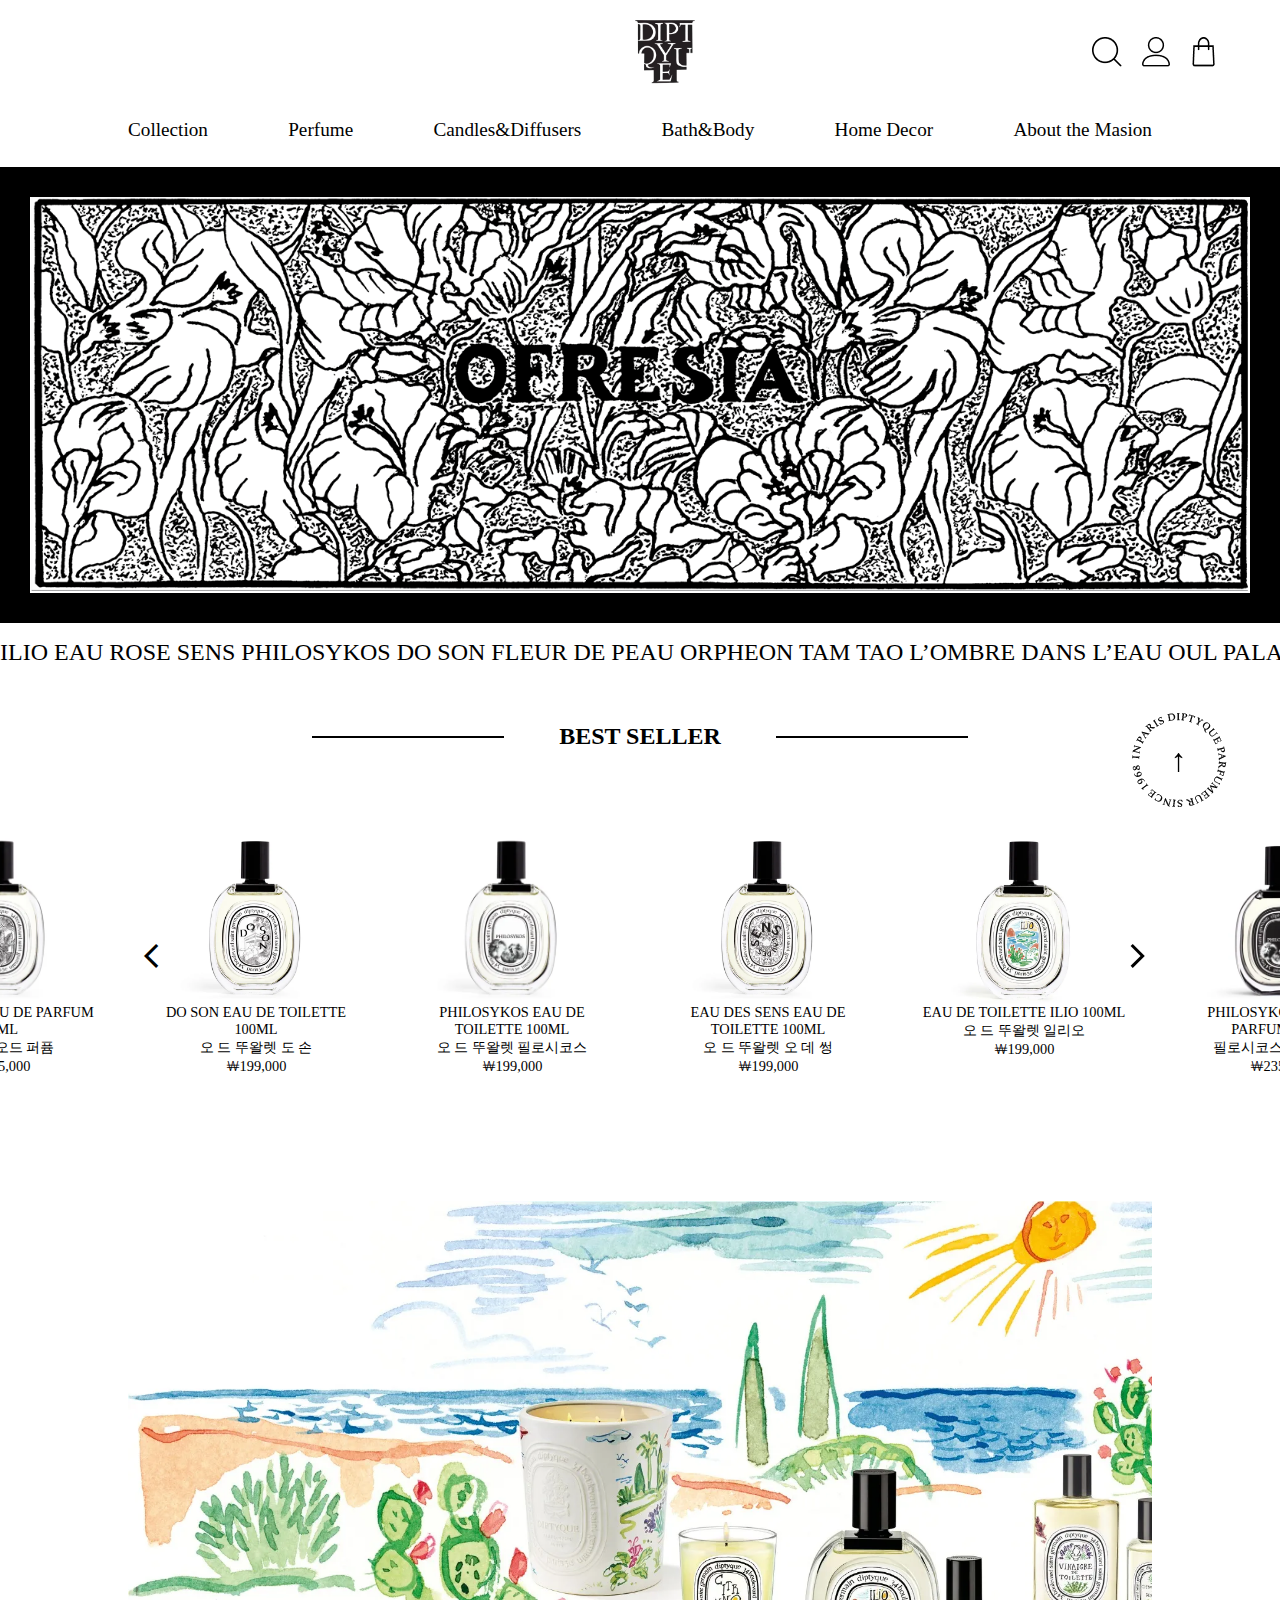
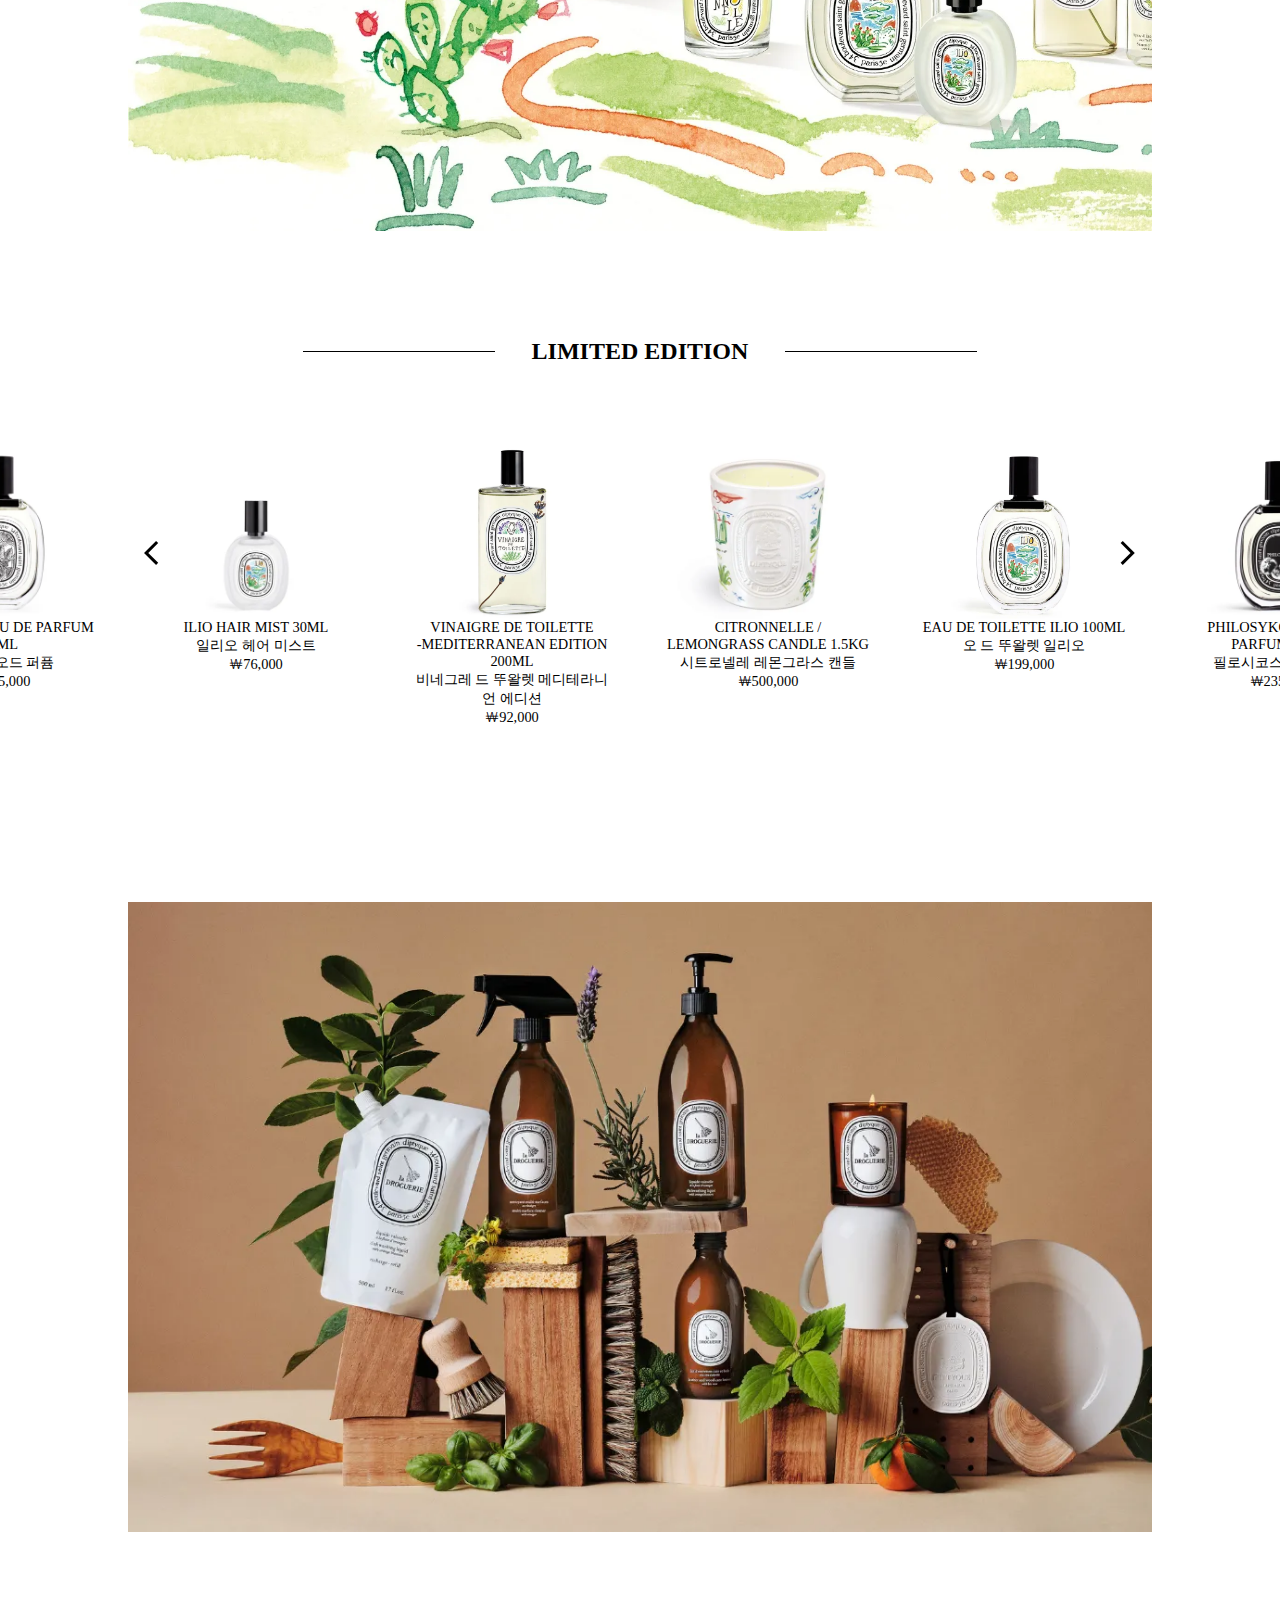
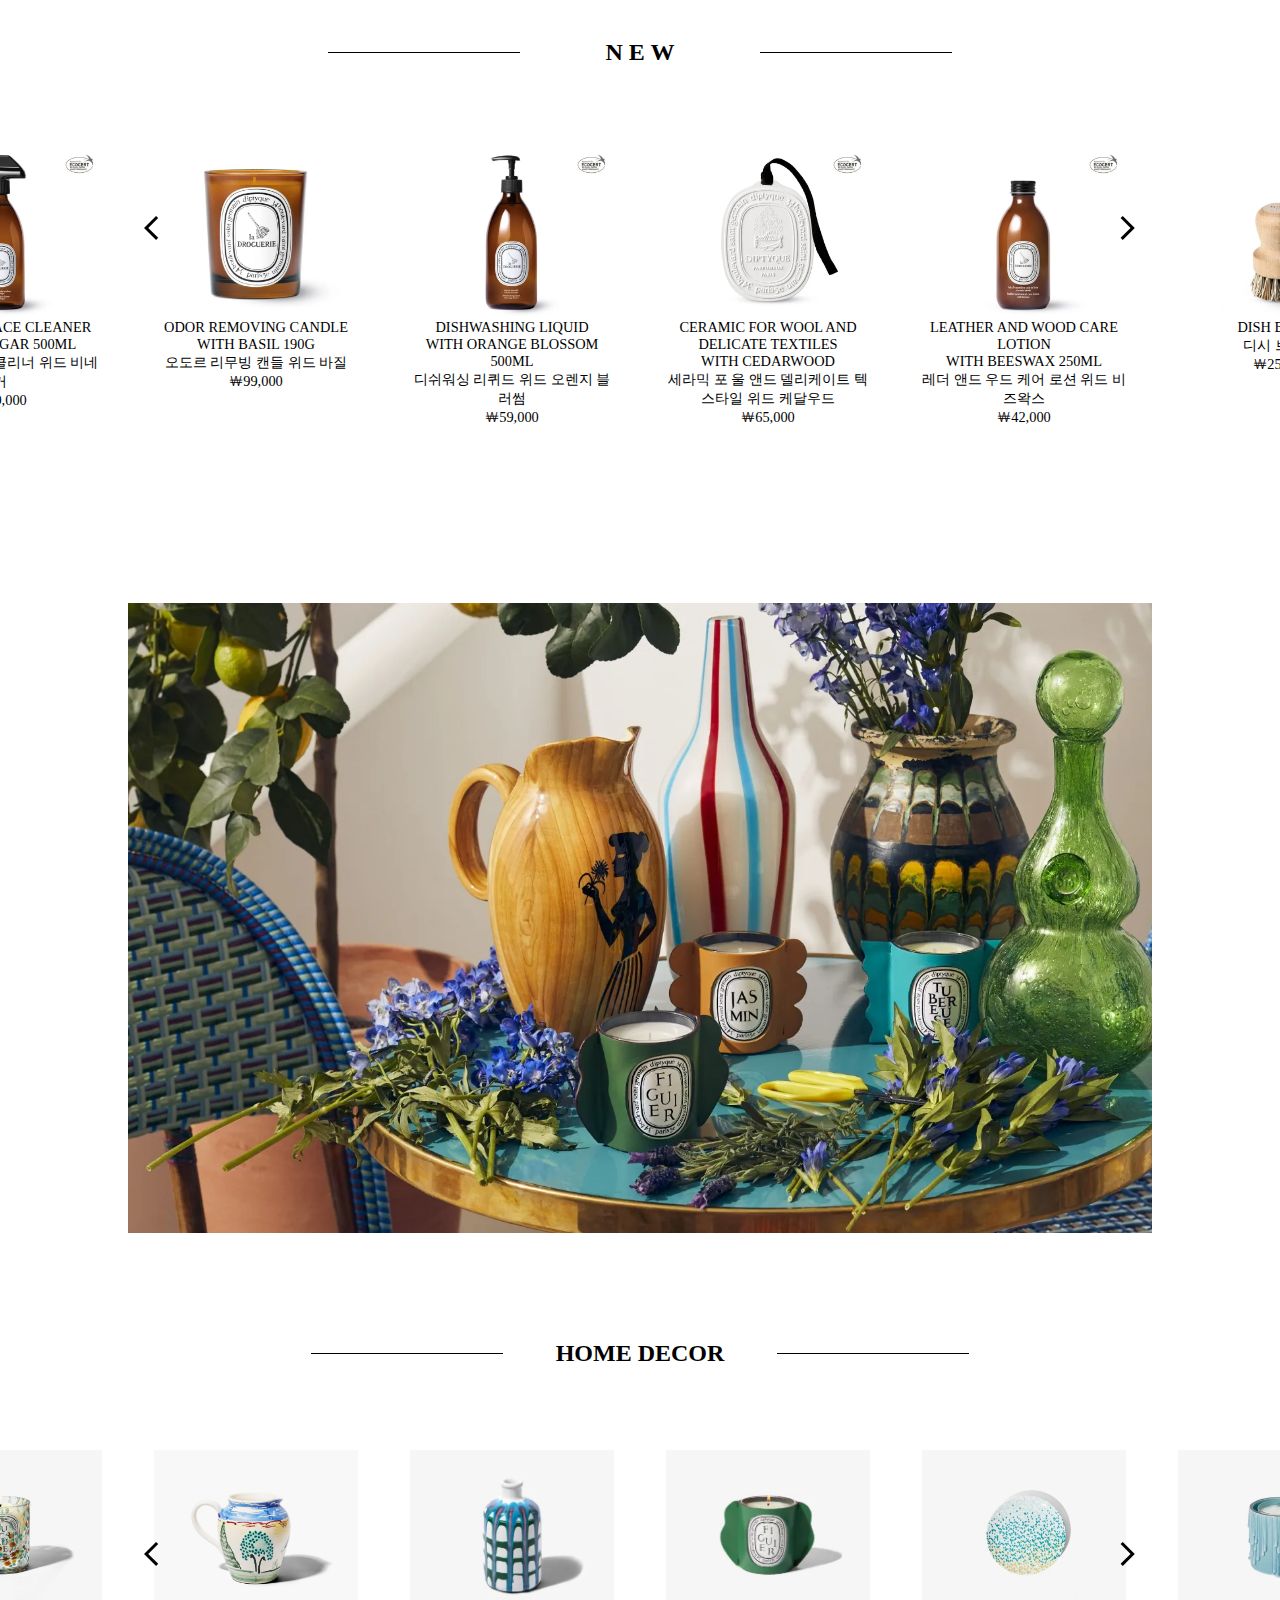
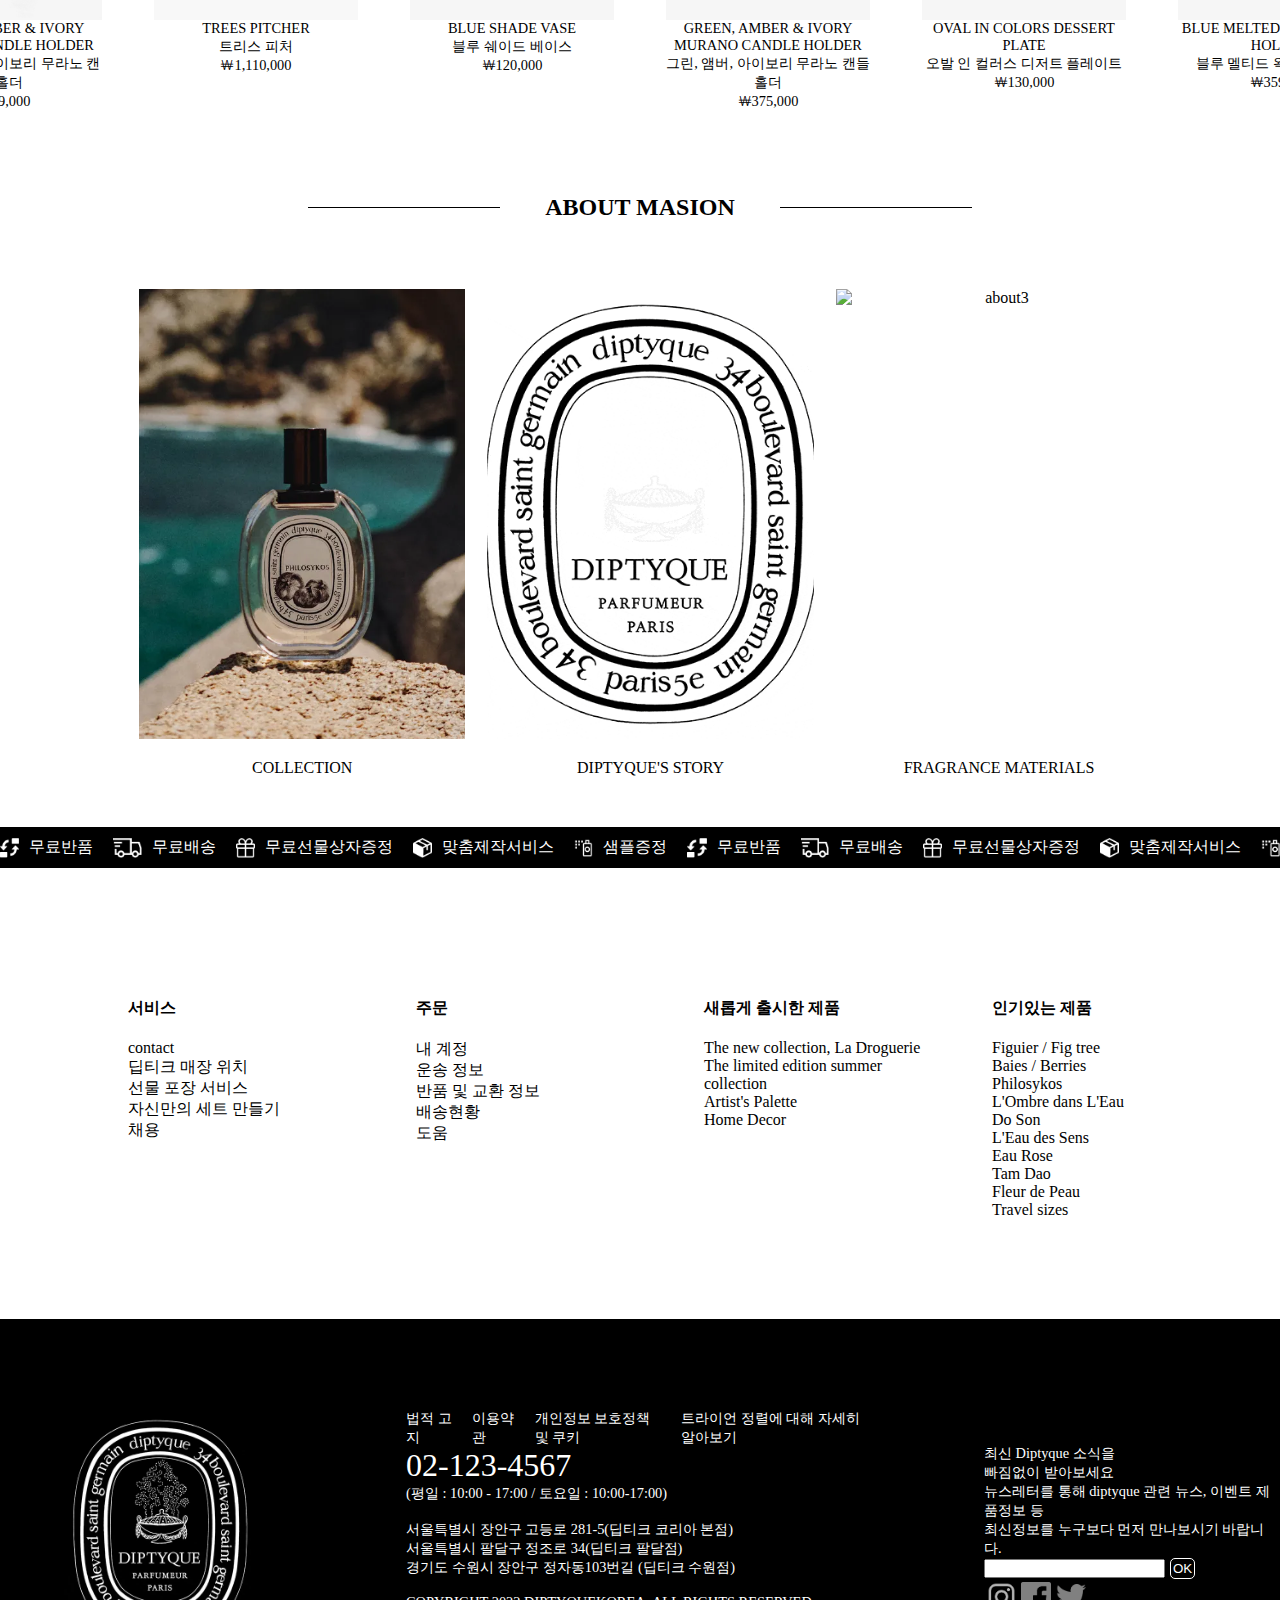
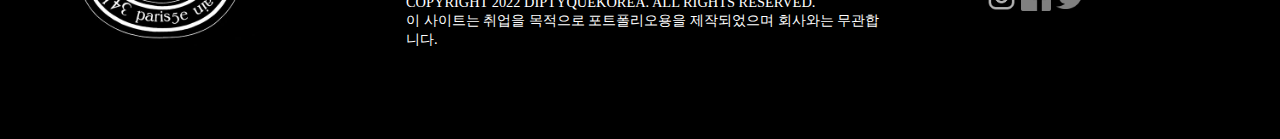
==== commit 29cfd2b2: "Add files via upload" ====
--- a/index.html
+++ b/index.html
@@ -7,7 +7,6 @@
 	<script src="https://code.jquery.com/jquery-3.6.0.min.js"></script>
 	<link href="https://fonts.googleapis.com/css2?family=Material+Symbols+Outlined" rel="stylesheet" />
 	<link rel="stylesheet" href="https://fonts.googleapis.com/css2?family=Material+Symbols+Sharp:opsz,wght,FILL,GRAD@48,400,0,0" />
-	<link href="https://cdn.jsdelivr.net/npm/bootstrap@5.1.3/dist/css/bootstrap.min.css" rel="stylesheet">
 	<link href="http://db.onlinewebfonts.com/c/d6f7b417e8c5a8b724893d00232cf6bf?family=Haarlemmer" rel="stylesheet" type="text/css"/>
 	<link rel="stylesheet" href="css/diptyque.css">
 	<script src="js/diptyque.js"></script>
--- a/css/diptyque.css
+++ b/css/diptyque.css
@@ -1,4 +1,4 @@
-@charset "utf-8"
+@charset "utf-8";
 
 @import url("http://db.onlinewebfonts.com/c/d6f7b417e8c5a8b724893d00232cf6bf?family=Haarlemmer");
 
@@ -50,9 +50,7 @@
 	padding:20px 3%;
 }
 header #mobile_menu a span{
-	font-size:5vw;		
-	z-index:2;
-	transition: all 0.3s ease-in-out;
+	font-size:8vw;		
 }
 header #mobile_menu a:hover{
 	color:black;
@@ -88,15 +86,15 @@
 	position:absolute;
 	top:0;
 	left:0;
-	padding: 40px 30px;
-	font-size:5vw;		
+	padding: 2.5vh 3vw;
+	font-size:8vw;		
 	z-index:2;
 	color:white;
 }
 
 #menu>div>a{
 	color:white;
-	font-size:1.5rem;
+	font-size:1.1rem;
 	padding:15px 5%;
 	text-transform:uppercase;
 }
@@ -109,8 +107,9 @@
 }
 #mobile_3icons ul li{
 	color:white;
-	margin:25px;
-}
+	margin:0 3.5vw;
+}
+
 /***서브메뉴 나중에...***/
 #menu>div>nav{
 	display:none;
@@ -351,7 +350,7 @@
 	object-fit: cover;
 }
 .amfigure div a p{
-	font-size: 2rem;
+	font-size: 1.5rem;
 	margin-left: auto;
 	margin-right: auto;
 }
@@ -385,7 +384,7 @@
 .textLine p{
 	margin-left:10px;
 	margin-right:20px;
-	padding-top: 15px;
+	padding:10px 0;
 	color:white;
 }
 .textLine img{
@@ -465,12 +464,14 @@
 	/*상단*/
 	header #mobile_menu>img{
 		width:5vw;
+		transform:translateX(100px);
 	}
 	header #mobile_menu ul{
 		display:block;
 		display:flex;	
 		list-style:none;
 	}
+	
 	header #mobile_menu ul li{
 		width:40px;
 		margin-right:10px;
@@ -484,6 +485,9 @@
 	}
 	
 	/*메뉴*/
+	#menu>a {
+		display: none;
+	}
 	#menu{
 		display:block;
 		background:none;
@@ -544,7 +548,7 @@
 		float:right;
 	}
 	
-		/*제품군(베스트)*/
+	/*제품군(베스트)*/
 	#bestseller{
 		position:relative;
 	}
@@ -727,7 +731,7 @@
 	}
 	/*홈데코버튼*/
 	#homedecorBtn{
-		top:78%;
+		top:80%;
 	}
 	
 	/*제품군(홈데코)*/
@@ -758,10 +762,11 @@
 			color:black;
 			text-align:center;
 		}
-.amfigure div a p{
+	.amfigure div a p{
 		font-size:1rem;
-	}
-.amfigure div a img{
+		margin:20px;
+	}
+	.amfigure div a img{
 		height:50vh;
 		width:25.5vw;
 	}
@@ -842,5 +847,5 @@
 		right:5.8vw;
 		bottom:13vh;*/
 	}
-}
-
+
+
